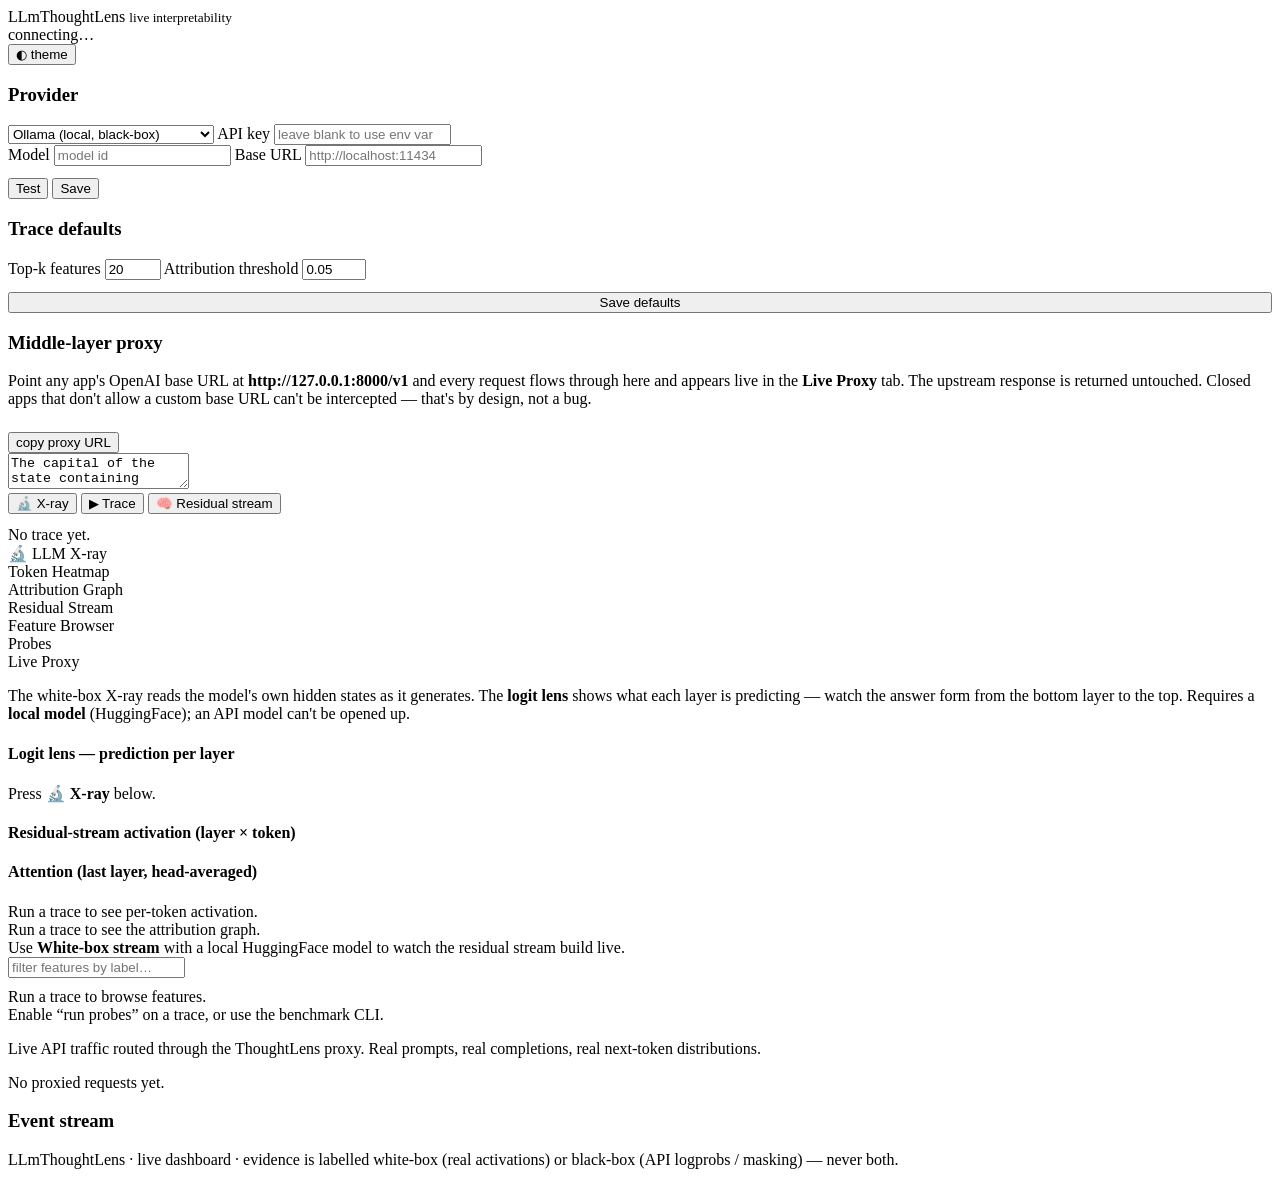
==== LLmThoughtLens/server/static/index.html @ 7112786c "feat: Implement live LLM X-ray endpoint and core logit-lens functionality - Added `xray.py` for the " ====
<!DOCTYPE html>
<html lang="en" data-theme="dark">
<head>
  <meta charset="utf-8" />
  <meta name="viewport" content="width=device-width, initial-scale=1" />
  <title>LLmThoughtLens — Live Interpretability</title>
  <script src="https://cdn.plot.ly/plotly-2.35.2.min.js"></script>
  <link rel="stylesheet" href="/static/styles.css" />
</head>
<body>
  <header class="tl-top">
    <div class="tl-brand">
      <div class="tl-logo"></div>
      <div>LLmThoughtLens <small>live interpretability</small></div>
    </div>
    <div class="spacer"></div>
    <div class="tl-conn"><span class="dot" id="ws-dot"></span><span id="ws-label">connecting…</span></div>
    <button class="icon-btn" id="theme-btn">◐ theme</button>
  </header>

  <main>
    <!-- Sidebar: provider config -->
    <aside class="sidebar">
      <div class="card">
        <h3>Provider</h3>
        <select id="provider-select">
          <option value="ollama">Ollama (local, black-box)</option>
          <option value="huggingface">HuggingFace (local, white-box)</option>
          <option value="openai">OpenAI (black-box)</option>
          <option value="anthropic">Anthropic (black-box)</option>
          <option value="mock">Mock (offline demo)</option>
        </select>

        <label class="field" id="key-label">API key</label>
        <input type="password" id="key-input" placeholder="leave blank to use env var" autocomplete="off" />
        <div id="key-status" class="note"></div>

        <label class="field">Model</label>
        <input type="text" id="model-input" placeholder="model id" />

        <label class="field" id="url-label">Base URL</label>
        <input type="text" id="url-input" placeholder="http://localhost:11434" />

        <div class="row" style="margin-top:12px">
          <button class="btn secondary" id="test-btn">Test</button>
          <button class="btn" id="save-btn">Save</button>
        </div>
        <div class="test-result" id="test-result"></div>
        <div class="note" id="provider-note"></div>
      </div>

      <div class="card">
        <h3>Trace defaults</h3>
        <label class="field">Top-k features</label>
        <input type="number" id="topk-input" value="20" min="1" max="200" />
        <label class="field">Attribution threshold</label>
        <input type="number" id="thr-input" value="0.05" step="0.01" min="0" max="1" />
        <button class="btn secondary" id="defaults-btn" style="margin-top:12px;width:100%">Save defaults</button>
      </div>

      <div class="card">
        <h3>Middle-layer proxy</h3>
        <p class="note">
          Point any app's OpenAI base URL at
          <b id="proxy-url">http://127.0.0.1:8000/v1</b> and every request flows
          through here and appears live in the <b>Live Proxy</b> tab. The
          upstream response is returned untouched. Closed apps that don't allow a
          custom base URL can't be intercepted — that's by design, not a bug.
        </p>
        <button class="icon-btn" id="copy-proxy" style="margin-top:8px">copy proxy URL</button>
      </div>
    </aside>

    <!-- Workspace -->
    <section class="workspace">
      <div class="card">
        <div class="prompt-bar">
          <textarea id="prompt-input" placeholder="Type a prompt and trace what the model is really doing…">The capital of the state containing Dallas is</textarea>
          <div class="prompt-actions">
            <button class="btn" id="xray-btn">🔬 X-ray</button>
            <button class="btn secondary" id="trace-btn">▶ Trace</button>
            <button class="btn secondary" id="whitebox-btn">🧠 Residual stream</button>
          </div>
        </div>
        <div class="badges" id="badges" style="margin-top:12px">
          <span class="muted">No trace yet.</span>
        </div>
      </div>

      <div class="card">
        <div class="tabs" id="tabs">
          <div class="tab active" data-tab="xray">🔬 LLM X-ray</div>
          <div class="tab" data-tab="heatmap">Token Heatmap</div>
          <div class="tab" data-tab="graph">Attribution Graph</div>
          <div class="tab" data-tab="stream">Residual Stream</div>
          <div class="tab" data-tab="features">Feature Browser</div>
          <div class="tab" data-tab="probes">Probes</div>
          <div class="tab" data-tab="proxy">Live Proxy</div>
        </div>

        <div class="panel active" id="panel-xray">
          <p class="note">The white-box X-ray reads the model's own hidden states as it generates.
            The <b>logit lens</b> shows what each layer is predicting — watch the answer form from the
            bottom layer to the top. Requires a <b>local model</b> (HuggingFace); an API model can't be opened up.</p>
          <div id="xray-banner" class="xray-banner" style="display:none"></div>
          <div class="xray-grid">
            <div class="xray-lens-wrap">
              <h4 class="xray-h">Logit lens — prediction per layer</h4>
              <div id="xray-lens" class="xray-lens"><div class="center-empty">Press <b>🔬 X-ray</b> below.</div></div>
            </div>
            <div class="xray-plots">
              <h4 class="xray-h">Residual-stream activation (layer × token)</h4>
              <div id="xray-grid-plot"></div>
              <h4 class="xray-h">Attention (last layer, head-averaged)</h4>
              <div id="xray-attn-plot"></div>
            </div>
          </div>
          <div class="tok-stream" id="xray-tokens"></div>
        </div>
        <div class="panel" id="panel-heatmap"><div id="heatmap-plot"></div><div id="heatmap-empty" class="center-empty">Run a trace to see per-token activation.</div></div>
        <div class="panel" id="panel-graph"><div id="graph-plot"></div><div id="graph-empty" class="center-empty">Run a trace to see the attribution graph.</div></div>
        <div class="panel" id="panel-stream">
          <div id="stream-plot"></div>
          <div class="tok-stream" id="tok-stream"></div>
          <div id="stream-empty" class="center-empty">Use <b>White-box stream</b> with a local HuggingFace model to watch the residual stream build live.</div>
        </div>
        <div class="panel" id="panel-features">
          <input type="search" id="feature-search" placeholder="filter features by label…" style="margin-bottom:10px" />
          <div id="features-table"></div>
          <div id="features-empty" class="center-empty">Run a trace to browse features.</div>
        </div>
        <div class="panel" id="panel-probes"><div id="probes-list"></div><div id="probes-empty" class="center-empty">Enable “run probes” on a trace, or use the benchmark CLI.</div></div>
        <div class="panel" id="panel-proxy">
          <p class="note">Live API traffic routed through the ThoughtLens proxy. Real prompts, real completions, real next-token distributions.</p>
          <div class="eventlog" id="proxy-log"><div class="center-empty">No proxied requests yet.</div></div>
        </div>
      </div>

      <div class="card">
        <h3>Event stream</h3>
        <div class="eventlog" id="event-log"></div>
      </div>
    </section>
  </main>

  <footer class="tl-foot">LLmThoughtLens · live dashboard · evidence is labelled white-box (real activations) or black-box (API logprobs / masking) — never both.</footer>

  <script src="/static/app.js"></script>
</body>
</html>
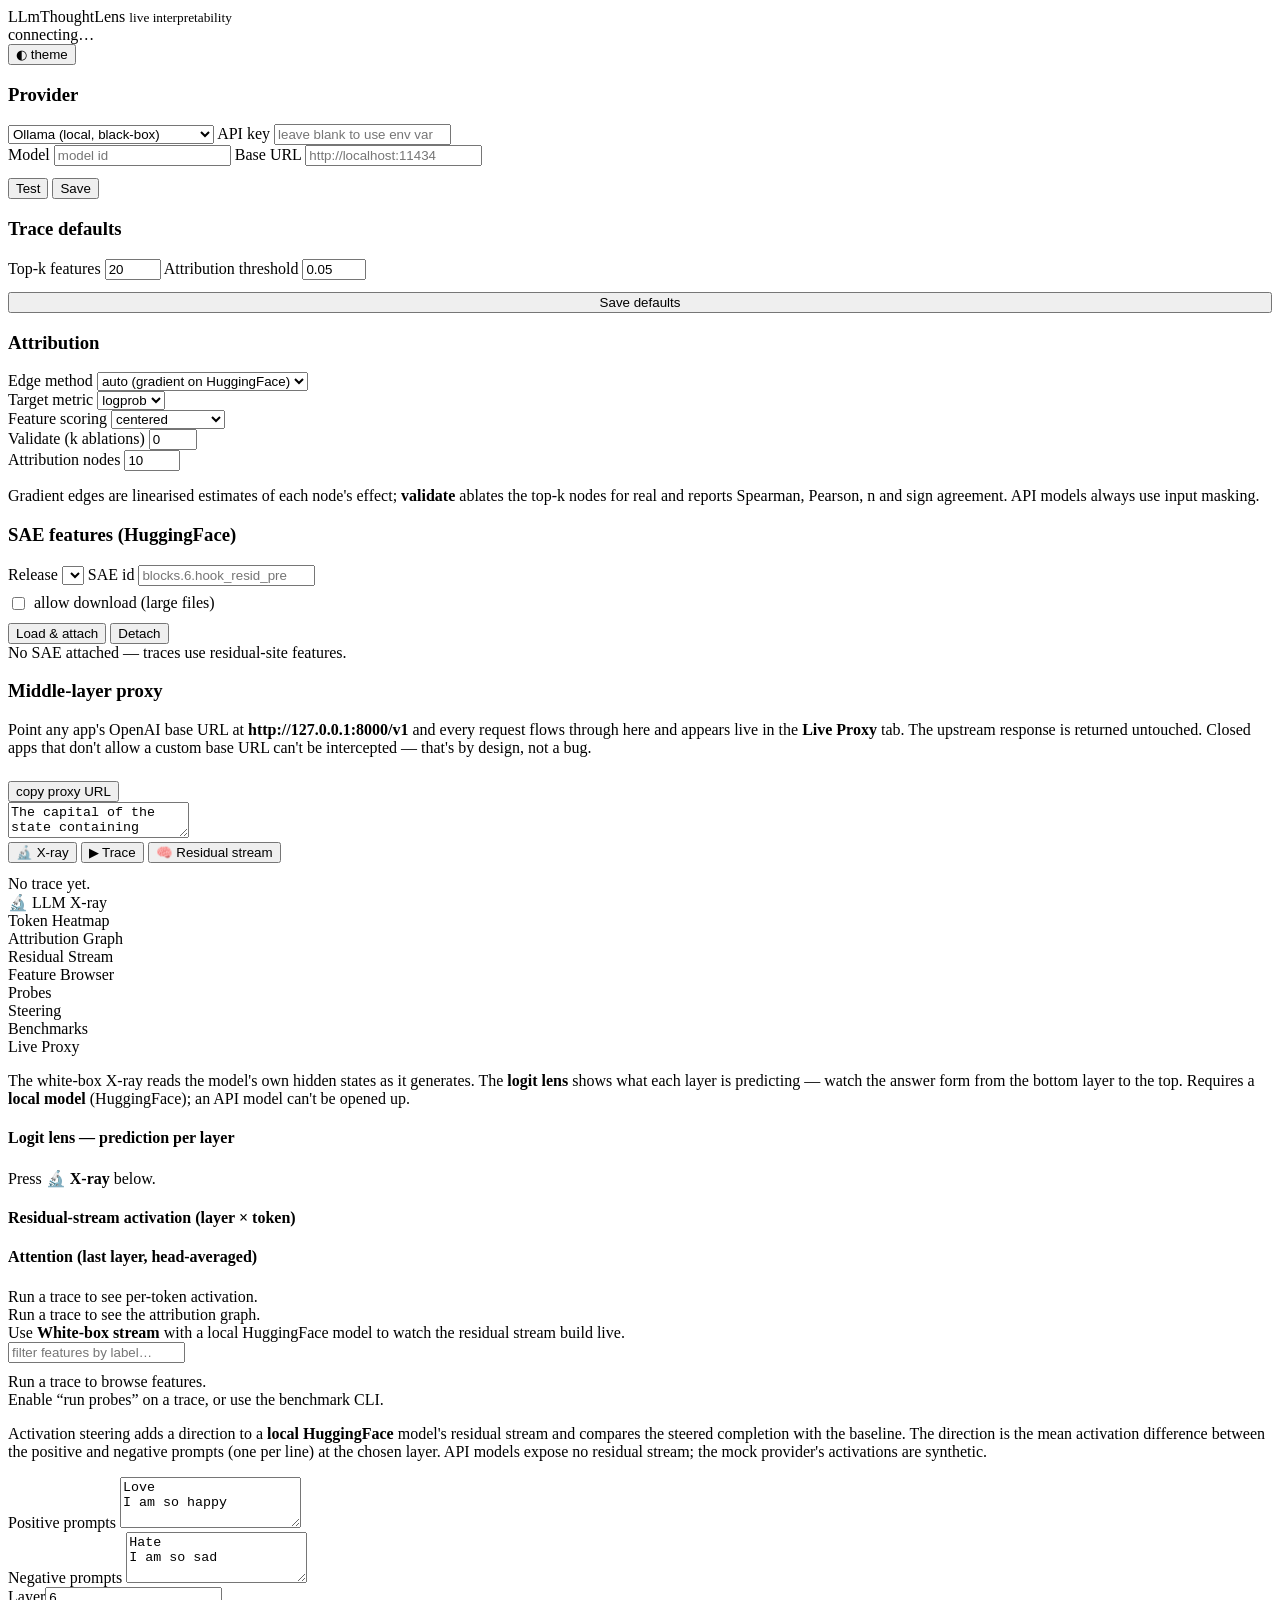
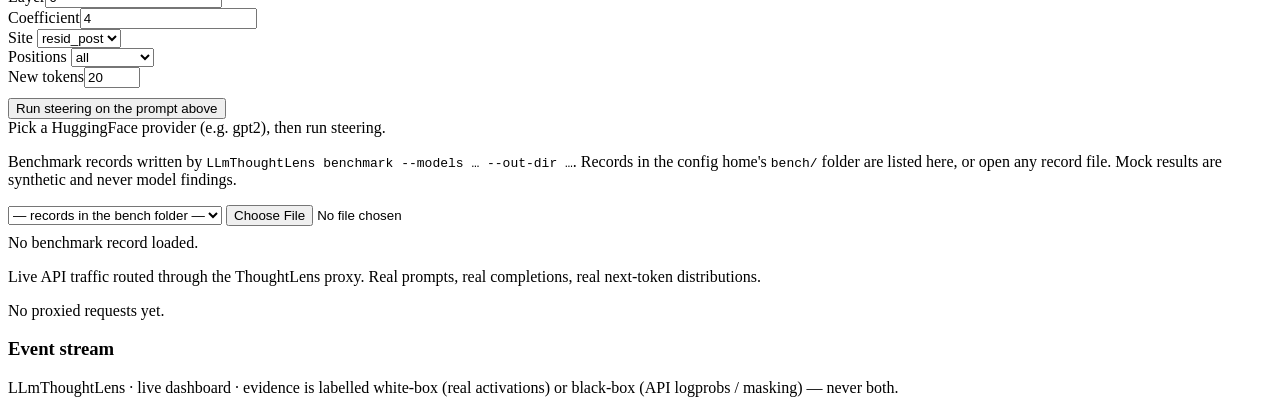
==== commit 07e6fdb3: "Add white-box and x-ray tests for live streaming functionality - Implement tests for the white-box s" ====
--- a/LLmThoughtLens/server/static/index.html
+++ b/LLmThoughtLens/server/static/index.html
@@ -59,6 +59,62 @@
       </div>
 
       <div class="card">
+        <h3>Attribution</h3>
+        <label class="field" for="attr-method">Edge method</label>
+        <select id="attr-method">
+          <option value="auto">auto (gradient on HuggingFace)</option>
+          <option value="gradient">gradient (causal, linearised)</option>
+          <option value="activation_flow">activation flow (correlational)</option>
+        </select>
+        <div class="row">
+          <div>
+            <label class="field" for="attr-metric">Target metric</label>
+            <select id="attr-metric">
+              <option value="logprob">logprob</option>
+              <option value="logit">logit</option>
+              <option value="logit_diff">logit diff</option>
+            </select>
+          </div>
+          <div>
+            <label class="field" for="attr-scoring">Feature scoring</label>
+            <select id="attr-scoring">
+              <option value="centered">centered</option>
+              <option value="l2">raw L2 (legacy)</option>
+            </select>
+          </div>
+        </div>
+        <div class="row">
+          <div>
+            <label class="field" for="attr-validate">Validate (k ablations)</label>
+            <input type="number" id="attr-validate" value="0" min="0" max="50" />
+          </div>
+          <div>
+            <label class="field" for="attr-nodes">Attribution nodes</label>
+            <input type="number" id="attr-nodes" value="10" min="0" max="100" />
+          </div>
+        </div>
+        <p class="note">Gradient edges are linearised estimates of each node's effect; <b>validate</b>
+          ablates the top-k nodes for real and reports Spearman, Pearson, n and sign agreement.
+          API models always use input masking.</p>
+      </div>
+
+      <div class="card" id="sae-card">
+        <h3>SAE features (HuggingFace)</h3>
+        <label class="field" for="sae-release">Release</label>
+        <select id="sae-release"></select>
+        <label class="field" for="sae-id">SAE id</label>
+        <input type="text" id="sae-id" placeholder="blocks.6.hook_resid_pre" />
+        <label class="note" style="display:flex;gap:6px;align-items:center;margin-top:8px">
+          <input type="checkbox" id="sae-download" style="width:auto" /> allow download (large files)
+        </label>
+        <div class="row" style="margin-top:10px">
+          <button class="btn secondary" id="sae-load-btn">Load &amp; attach</button>
+          <button class="btn secondary" id="sae-detach-btn">Detach</button>
+        </div>
+        <div class="note" id="sae-status">No SAE attached — traces use residual-site features.</div>
+      </div>
+
+      <div class="card">
         <h3>Middle-layer proxy</h3>
         <p class="note">
           Point any app's OpenAI base URL at
@@ -95,6 +151,8 @@
           <div class="tab" data-tab="stream">Residual Stream</div>
           <div class="tab" data-tab="features">Feature Browser</div>
           <div class="tab" data-tab="probes">Probes</div>
+          <div class="tab" data-tab="steering">Steering</div>
+          <div class="tab" data-tab="bench">Benchmarks</div>
           <div class="tab" data-tab="proxy">Live Proxy</div>
         </div>
 
@@ -118,7 +176,7 @@
           <div class="tok-stream" id="xray-tokens"></div>
         </div>
         <div class="panel" id="panel-heatmap"><div id="heatmap-plot"></div><div id="heatmap-empty" class="center-empty">Run a trace to see per-token activation.</div></div>
-        <div class="panel" id="panel-graph"><div id="graph-plot"></div><div id="graph-empty" class="center-empty">Run a trace to see the attribution graph.</div></div>
+        <div class="panel" id="panel-graph"><div id="graph-attr" class="attr-box" style="display:none"></div><div id="graph-plot"></div><div id="graph-empty" class="center-empty">Run a trace to see the attribution graph.</div></div>
         <div class="panel" id="panel-stream">
           <div id="stream-plot"></div>
           <div class="tok-stream" id="tok-stream"></div>
@@ -130,6 +188,41 @@
           <div id="features-empty" class="center-empty">Run a trace to browse features.</div>
         </div>
         <div class="panel" id="panel-probes"><div id="probes-list"></div><div id="probes-empty" class="center-empty">Enable “run probes” on a trace, or use the benchmark CLI.</div></div>
+        <div class="panel" id="panel-steering">
+          <p class="note">Activation steering adds a direction to a <b>local HuggingFace</b> model's residual stream
+            and compares the steered completion with the baseline. The direction is the mean activation
+            difference between the positive and negative prompts (one per line) at the chosen layer.
+            API models expose no residual stream; the mock provider's activations are synthetic.</p>
+          <div class="steer-form">
+            <div><label class="field" for="steer-pos">Positive prompts</label>
+              <textarea id="steer-pos" rows="3">Love
+I am so happy</textarea></div>
+            <div><label class="field" for="steer-neg">Negative prompts</label>
+              <textarea id="steer-neg" rows="3">Hate
+I am so sad</textarea></div>
+          </div>
+          <div class="steer-form steer-form-4">
+            <div><label class="field" for="steer-layer">Layer</label><input type="number" id="steer-layer" value="6" min="0" /></div>
+            <div><label class="field" for="steer-coeff">Coefficient</label><input type="number" id="steer-coeff" value="4" step="0.5" /></div>
+            <div><label class="field" for="steer-site">Site</label>
+              <select id="steer-site"><option value="resid_post">resid_post</option><option value="resid_pre">resid_pre</option></select></div>
+            <div><label class="field" for="steer-positions">Positions</label>
+              <select id="steer-positions"><option value="all">all</option><option value="generated">generated</option><option value="prompt">prompt</option><option value="last">last</option></select></div>
+            <div><label class="field" for="steer-tokens">New tokens</label><input type="number" id="steer-tokens" value="20" min="1" max="256" /></div>
+          </div>
+          <button class="btn" id="steer-btn" style="margin-top:10px">Run steering on the prompt above</button>
+          <div id="steer-out"><div class="center-empty">Pick a HuggingFace provider (e.g. gpt2), then run steering.</div></div>
+        </div>
+        <div class="panel" id="panel-bench">
+          <p class="note">Benchmark records written by <code>LLmThoughtLens benchmark --models … --out-dir …</code>.
+            Records in the config home's <code>bench/</code> folder are listed here, or open any record file.
+            Mock results are synthetic and never model findings.</p>
+          <div class="row" style="align-items:center;margin:8px 0">
+            <select id="bench-list"><option value="">— records in the bench folder —</option></select>
+            <input type="file" id="bench-file" accept=".json,application/json" />
+          </div>
+          <div id="bench-out"><div class="center-empty">No benchmark record loaded.</div></div>
+        </div>
         <div class="panel" id="panel-proxy">
           <p class="note">Live API traffic routed through the ThoughtLens proxy. Real prompts, real completions, real next-token distributions.</p>
           <div class="eventlog" id="proxy-log"><div class="center-empty">No proxied requests yet.</div></div>
